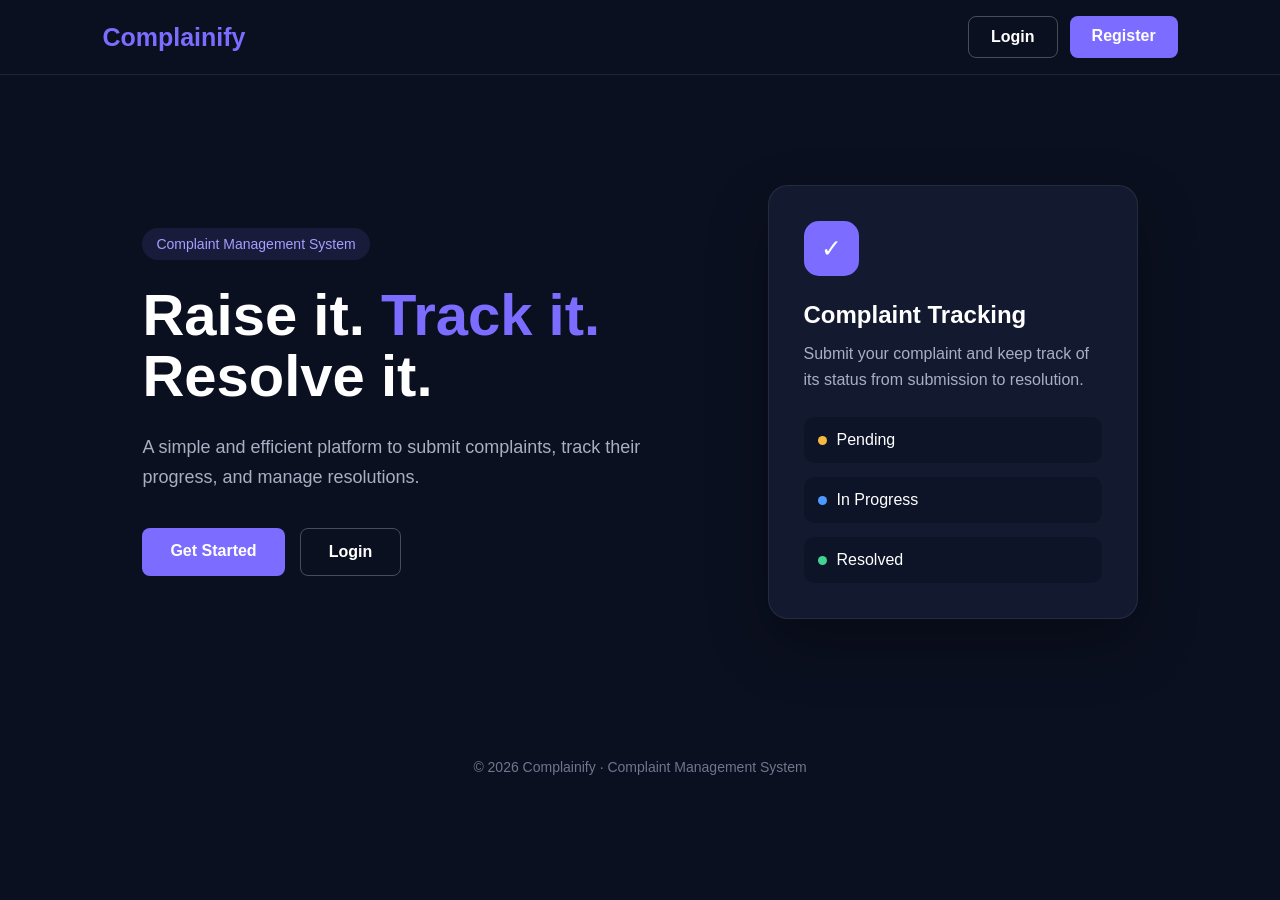
==== index.html @ baa56c82 "Add Firebase authentication and user registration" ====
<!DOCTYPE html>
<html lang="en">
<head>
    <meta charset="UTF-8">
    <meta name="viewport" content="width=device-width, initial-scale=1.0">
    <title>Complainify - Complaint Management System</title>

    <link rel="stylesheet" href="css/styles.css">
</head>

<body>

    <header class="navbar">
        <div class="logo">
            <span>Complainify</span>
        </div>

        <div class="nav-buttons">
            <a href="login.html" class="btn btn-outline">Login</a>
            <a href="register.html" class="btn btn-primary">Register</a>
        </div>
    </header>


    <main class="hero">

        <section class="hero-content">

            <div class="badge">
                Complaint Management System
            </div>

            <h1>
                Raise it.
                <span>Track it.</span>
                Resolve it.
            </h1>

            <p>
                A simple and efficient platform to submit complaints,
                track their progress, and manage resolutions.
            </p>

            <div class="hero-buttons">
                <a href="register.html" class="btn btn-primary btn-large">
                    Get Started
                </a>

                <a href="login.html" class="btn btn-outline btn-large">
                    Login
                </a>
            </div>

        </section>


        <section class="hero-card">

            <div class="card-icon">✓</div>

            <h2>Complaint Tracking</h2>

            <p>
                Submit your complaint and keep track of its status
                from submission to resolution.
            </p>

            <div class="status-list">

                <div class="status-item">
                    <span class="status-dot pending"></span>
                    Pending
                </div>

                <div class="status-item">
                    <span class="status-dot progress"></span>
                    In Progress
                </div>

                <div class="status-item">
                    <span class="status-dot resolved"></span>
                    Resolved
                </div>

            </div>

        </section>

    </main>


    <footer>
        <p>
            © 2026 Complainify · Complaint Management System
        </p>
    </footer>

</body>
</html>
---- css/styles.css ----
* {
    margin: 0;
    padding: 0;
    box-sizing: border-box;
}

body {
    font-family: Arial, Helvetica, sans-serif;
    background: #0b1020;
    color: #ffffff;
    min-height: 100vh;
}


/* =========================
   NAVBAR
========================= */

.navbar {
    height: 75px;
    display: flex;
    justify-content: space-between;
    align-items: center;
    padding: 0 8%;
    border-bottom: 1px solid rgba(255, 255, 255, 0.08);
}

.logo {
    font-size: 25px;
    font-weight: 700;
}

.logo span {
    color: #7c6cff;
}

.nav-buttons {
    display: flex;
    gap: 12px;
}


/* =========================
   BUTTONS
========================= */

.btn {
    display: inline-block;
    padding: 11px 22px;
    border-radius: 8px;
    text-decoration: none;
    font-weight: 600;
    transition: 0.2s;
}

.btn-primary {
    background: #7c6cff;
    color: white;
}

.btn-primary:hover {
    background: #6758e8;
}

.btn-outline {
    border: 1px solid rgba(255, 255, 255, 0.25);
    color: white;
}

.btn-outline:hover {
    background: rgba(255, 255, 255, 0.08);
}

.btn-large {
    padding: 14px 28px;
}


/* =========================
   HERO
========================= */

.hero {
    max-width: 1200px;
    margin: auto;
    padding: 110px 8%;
    display: grid;
    grid-template-columns: 1.2fr 0.8fr;
    gap: 70px;
    align-items: center;
}

.badge {
    display: inline-block;
    padding: 8px 14px;
    border-radius: 20px;
    background: rgba(124, 108, 255, 0.12);
    color: #a79eff;
    font-size: 14px;
    margin-bottom: 25px;
}

.hero h1 {
    font-size: 58px;
    line-height: 1.05;
    margin-bottom: 25px;
}

.hero h1 span {
    color: #7c6cff;
}

.hero-content > p {
    color: #a9afc3;
    font-size: 18px;
    line-height: 1.7;
    max-width: 600px;
    margin-bottom: 35px;
}

.hero-buttons {
    display: flex;
    gap: 15px;
}


/* =========================
   CARD
========================= */

.hero-card {
    background: #131a30;
    border: 1px solid rgba(255, 255, 255, 0.08);
    border-radius: 20px;
    padding: 35px;
    box-shadow: 0 25px 60px rgba(0, 0, 0, 0.3);
}

.card-icon {
    width: 55px;
    height: 55px;
    display: flex;
    justify-content: center;
    align-items: center;
    border-radius: 15px;
    background: #7c6cff;
    font-size: 25px;
    margin-bottom: 25px;
}

.hero-card h2 {
    margin-bottom: 12px;
}

.hero-card p {
    color: #a9afc3;
    line-height: 1.6;
    margin-bottom: 25px;
}


/* =========================
   STATUS
========================= */

.status-list {
    display: flex;
    flex-direction: column;
    gap: 14px;
}

.status-item {
    background: #0d1428;
    padding: 14px;
    border-radius: 10px;
    display: flex;
    align-items: center;
    gap: 10px;
}

.status-dot {
    width: 9px;
    height: 9px;
    border-radius: 50%;
}

.pending {
    background: #f5b942;
}

.progress {
    background: #4c9aff;
}

.resolved {
    background: #42d392;
}


/* =========================
   FOOTER
========================= */

footer {
    text-align: center;
    padding: 30px;
    color: #6f768d;
    font-size: 14px;
}


/* =========================
   MOBILE
========================= */

@media (max-width: 800px) {

    .hero {
        grid-template-columns: 1fr;
        padding-top: 70px;
    }

    .hero h1 {
        font-size: 42px;
    }

    .navbar {
        padding: 0 5%;
    }

}

/* =========================
   AUTHENTICATION
========================= */

.auth-container {
    min-height: calc(100vh - 75px);
    display: flex;
    justify-content: center;
    align-items: center;
    padding: 60px 20px;
}

.auth-card {
    width: 100%;
    max-width: 450px;
    background: #131a30;
    border: 1px solid rgba(255, 255, 255, 0.08);
    border-radius: 20px;
    padding: 40px;
    box-shadow: 0 25px 60px rgba(0, 0, 0, 0.3);
}

.auth-card h1 {
    font-size: 36px;
    margin-bottom: 10px;
}

.auth-subtitle {
    color: #a9afc3;
    line-height: 1.6;
    margin-bottom: 30px;
}

.form-group {
    margin-bottom: 20px;
}

.form-group label {
    display: block;
    margin-bottom: 8px;
    font-weight: 600;
}

.form-group input {
    width: 100%;
    padding: 13px 15px;
    border-radius: 8px;
    border: 1px solid rgba(255, 255, 255, 0.15);
    background: #0d1428;
    color: white;
    font-size: 15px;
    outline: none;
}

.form-group input:focus {
    border-color: #7c6cff;
}

.auth-button {
    width: 100%;
    border: none;
    cursor: pointer;
    font-size: 16px;
}

.message {
    margin-top: 18px;
    color: #a79eff;
    text-align: center;
}

.auth-footer {
    text-align: center;
    margin-top: 25px;
    color: #a9afc3;
}

.auth-footer a {
    color: #a79eff;
    text-decoration: none;
}
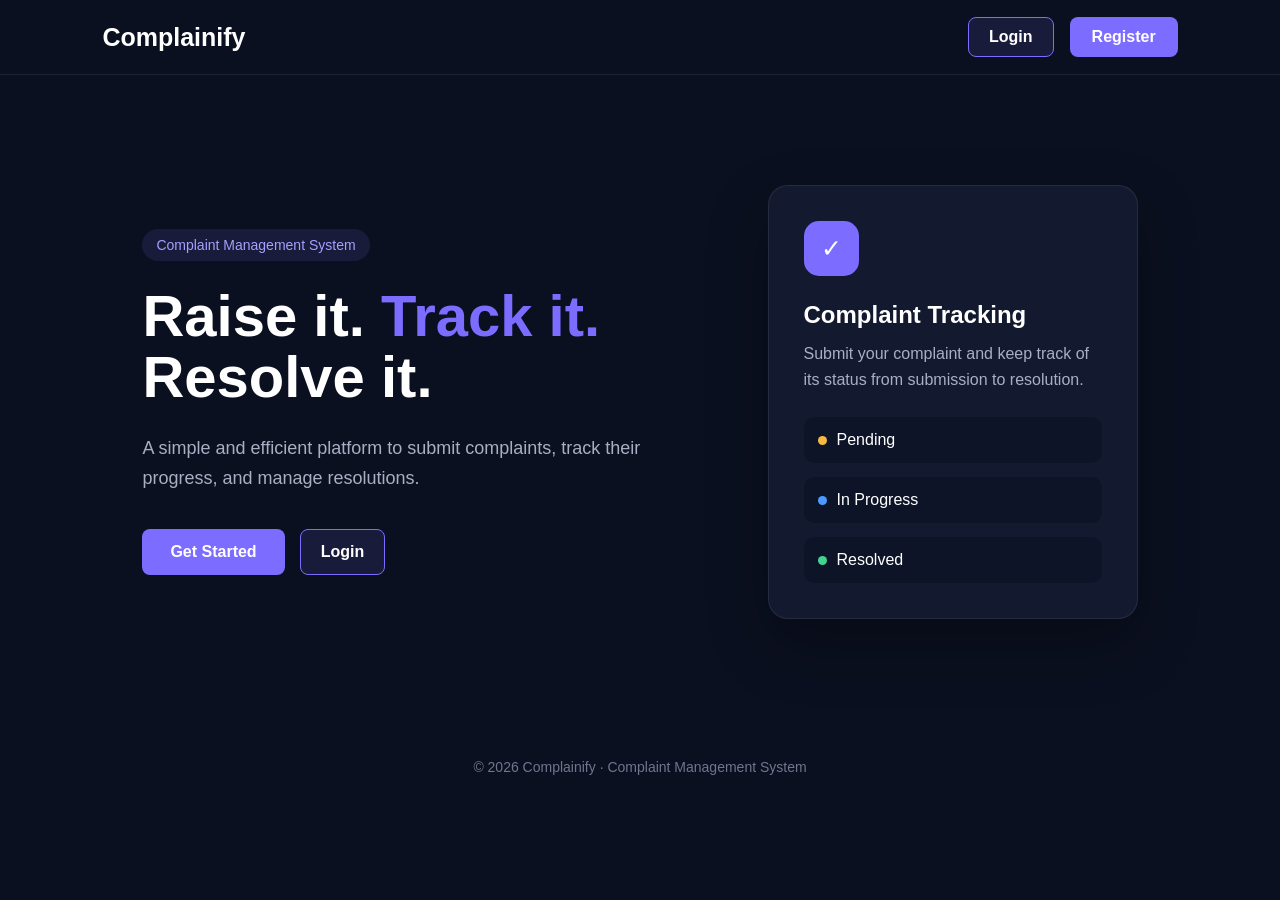
==== commit 7a35befa: "Fixed bugs of ui mismatch and navigation" ====
--- a/index.html
+++ b/index.html
@@ -12,7 +12,7 @@
 
     <header class="navbar">
         <div class="logo">
-            <span>Complainify</span>
+            <a href="index.html">Complainify</a>
         </div>
 
         <div class="nav-buttons">
--- a/css/styles.css
+++ b/css/styles.css
@@ -310,4 +310,350 @@
 .auth-footer a {
     color: #a79eff;
     text-decoration: none;
+}
+
+/* =========================
+   DASHBOARD
+========================= */
+
+.dashboard-container {
+    max-width: 1200px;
+    margin: 0 auto;
+    padding: 50px 25px 80px;
+}
+
+.dashboard-header {
+    margin-bottom: 35px;
+}
+
+.dashboard-header h1 {
+    font-size: 42px;
+    margin: 15px 0 10px;
+}
+
+.dashboard-header p {
+    color: #a9afc3;
+    line-height: 1.6;
+}
+
+
+/* =========================
+   STATS
+========================= */
+
+.dashboard-stats {
+    display: grid;
+    grid-template-columns: repeat(4, 1fr);
+    gap: 20px;
+    margin-bottom: 35px;
+}
+
+.stat-card {
+    background: #131a30;
+    border: 1px solid rgba(255, 255, 255, 0.08);
+    border-radius: 16px;
+    padding: 25px;
+}
+
+.stat-label {
+    display: block;
+    color: #a9afc3;
+    margin-bottom: 12px;
+    font-size: 14px;
+}
+
+.stat-card strong {
+    font-size: 32px;
+}
+
+
+/* =========================
+   SECTIONS
+========================= */
+
+.dashboard-section {
+    margin-bottom: 30px;
+}
+
+.section-card {
+    background: #131a30;
+    border: 1px solid rgba(255, 255, 255, 0.08);
+    border-radius: 18px;
+    padding: 30px;
+}
+
+.section-heading {
+    display: flex;
+    justify-content: space-between;
+    align-items: center;
+    margin-bottom: 25px;
+}
+
+.section-heading h2 {
+    margin-bottom: 7px;
+}
+
+.section-heading p {
+    color: #a9afc3;
+}
+
+
+/* =========================
+   FORM
+========================= */
+
+.form-row {
+    display: grid;
+    grid-template-columns: 1fr 1fr;
+    gap: 20px;
+}
+
+.form-group select,
+.form-group textarea {
+    width: 100%;
+    padding: 13px 15px;
+    border-radius: 8px;
+    border: 1px solid rgba(255, 255, 255, 0.15);
+    background: #0d1428;
+    color: white;
+    font-size: 15px;
+    outline: none;
+}
+
+.form-group select:focus,
+.form-group textarea:focus {
+    border-color: #7c6cff;
+}
+
+.form-group textarea {
+    resize: vertical;
+    min-height: 130px;
+}
+
+.complaint-submit-btn {
+    border: none;
+    cursor: pointer;
+    font-size: 16px;
+    padding: 13px 25px;
+}
+
+
+/* =========================
+   COMPLAINT LIST
+========================= */
+
+.complaints-list {
+    display: flex;
+    flex-direction: column;
+    gap: 18px;
+}
+
+.complaint-card {
+    background: #0d1428;
+    border: 1px solid rgba(255, 255, 255, 0.08);
+    border-radius: 14px;
+    padding: 22px;
+}
+
+.complaint-card-header {
+    display: flex;
+    justify-content: space-between;
+    align-items: flex-start;
+    gap: 20px;
+}
+
+.complaint-card h3 {
+    margin-bottom: 6px;
+}
+
+.complaint-date {
+    color: #7f879f;
+    font-size: 13px;
+}
+
+.complaint-meta {
+    display: flex;
+    gap: 25px;
+    margin: 18px 0;
+    color: #a9afc3;
+    font-size: 14px;
+}
+
+.complaint-description {
+    color: #d1d5e2;
+    line-height: 1.6;
+    margin-bottom: 15px;
+}
+
+.complaint-card small {
+    color: #71798f;
+}
+
+
+/* =========================
+   STATUS BADGES
+========================= */
+
+.status-badge {
+    display: inline-block;
+    padding: 7px 13px;
+    border-radius: 20px;
+    font-size: 13px;
+    font-weight: 600;
+    white-space: nowrap;
+}
+
+.status-pending {
+    background: rgba(255, 193, 7, 0.15);
+    color: #ffd45c;
+}
+
+.status-progress {
+    background: rgba(66, 133, 244, 0.15);
+    color: #78aaff;
+}
+
+.status-resolved {
+    background: rgba(52, 211, 153, 0.15);
+    color: #67e8b5;
+}
+
+.empty-message {
+    text-align: center;
+    color: #8d95aa;
+    padding: 30px;
+}
+
+
+/* =========================
+   NAVBAR
+========================= */
+
+.welcome-user {
+    color: #a9afc3;
+    margin-right: 15px;
+}
+
+
+/* =========================
+   RESPONSIVE
+========================= */
+
+@media (max-width: 800px) {
+
+    .dashboard-stats {
+        grid-template-columns: repeat(2, 1fr);
+    }
+
+    .form-row {
+        grid-template-columns: 1fr;
+    }
+
+}
+
+@media (max-width: 500px) {
+
+    .dashboard-stats {
+        grid-template-columns: 1fr;
+    }
+
+    .complaint-card-header {
+        flex-direction: column;
+    }
+
+    .complaint-meta {
+        flex-direction: column;
+        gap: 8px;
+    }
+
+}
+
+/* =========================
+   ADMIN DASHBOARD
+========================= */
+
+.admin-complaint-card {
+    position: relative;
+}
+
+.admin-actions {
+    display: flex;
+    align-items: center;
+    gap: 12px;
+    margin-top: 20px;
+    padding-top: 18px;
+    border-top: 1px solid rgba(255, 255, 255, 0.08);
+}
+
+.admin-actions label {
+    color: #a9afc3;
+    font-size: 14px;
+}
+
+.status-select {
+    padding: 10px 12px;
+    border-radius: 8px;
+    border: 1px solid rgba(255, 255, 255, 0.15);
+    background: #131a30;
+    color: white;
+    outline: none;
+}
+
+.status-select:focus {
+    border-color: #7c6cff;
+}
+
+.update-status-btn {
+    border: none;
+    cursor: pointer;
+    padding: 10px 18px;
+}
+
+/* =========================
+   NAVIGATION FIXES
+========================= */
+
+.nav-buttons {
+    display: flex;
+    align-items: center;
+    justify-content: center;
+    gap: 16px;
+}
+
+.welcome-user {
+    display: flex;
+    align-items: center;
+    color: #c4c9d8;
+    margin: 0;
+    line-height: 1;
+}
+
+.btn-outline {
+    display: inline-flex;
+    align-items: center;
+    justify-content: center;
+
+    background: rgba(124, 108, 255, 0.12);
+    color: #ffffff;
+
+    border: 1px solid #7c6cff;
+    border-radius: 8px;
+
+    padding: 11px 20px;
+
+    text-decoration: none;
+    cursor: pointer;
+
+    line-height: 1;
+}
+
+.btn-outline:hover {
+    background: #7c6cff;
+    color: #ffffff;
+}
+
+.logo a {
+    color: inherit;
+    text-decoration: none;
+    cursor: pointer;
 }
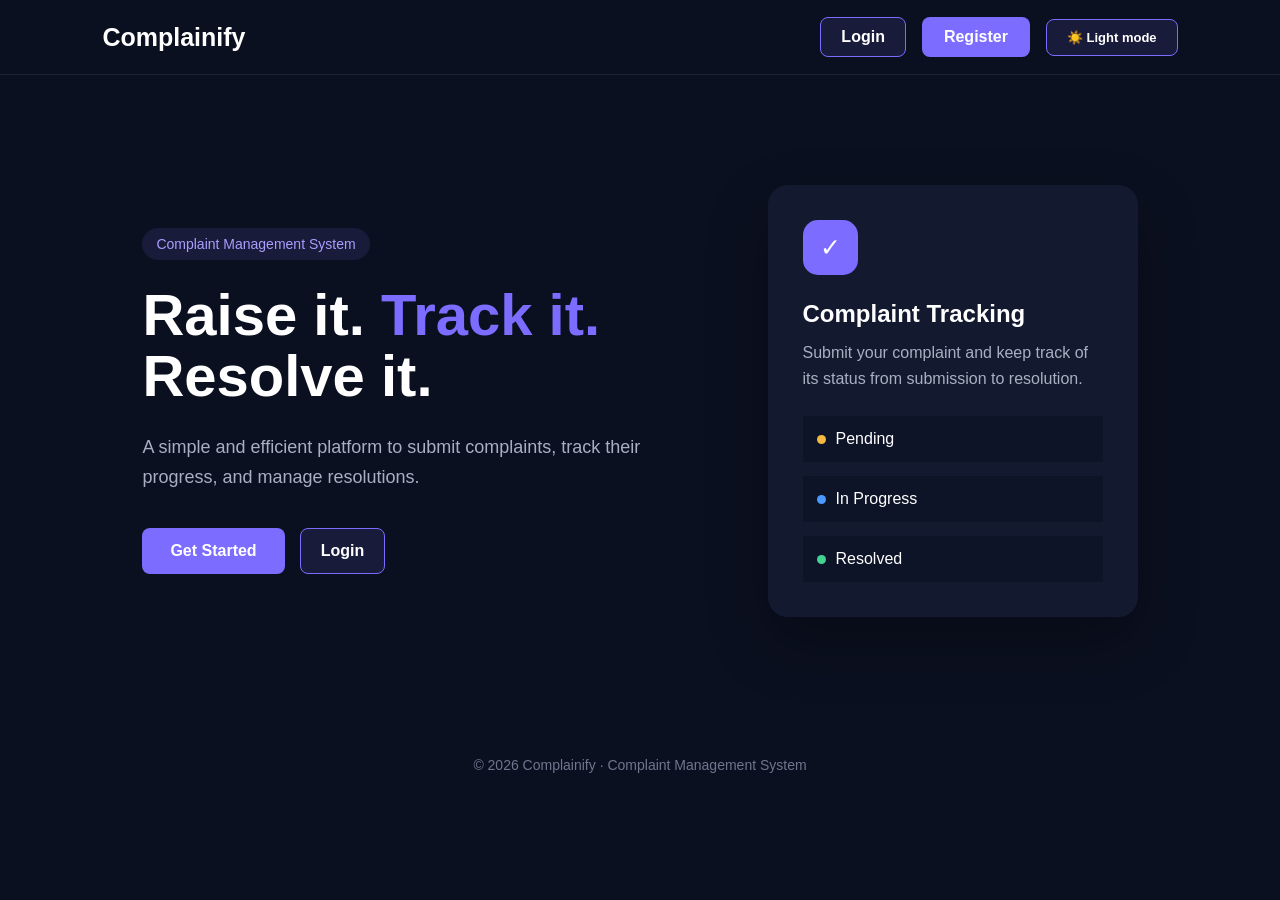
==== commit 865d3bfa: "Added dark/light mode feature" ====
--- a/index.html
+++ b/index.html
@@ -1,99 +1,89 @@
-<!DOCTYPE html>
+<!doctype html>
 <html lang="en">
-<head>
-    <meta charset="UTF-8">
-    <meta name="viewport" content="width=device-width, initial-scale=1.0">
+  <head>
+    <meta charset="UTF-8" />
+    <meta name="viewport" content="width=device-width, initial-scale=1.0" />
     <title>Complainify - Complaint Management System</title>
 
-    <link rel="stylesheet" href="css/styles.css">
-</head>
+    <link rel="stylesheet" href="css/styles.css" />
+    <script src="js/theme.js"></script> 
+  </head>
 
-<body>
+  <body>
+    <header class="navbar">
+      <div class="logo">
+        <a href="index.html">Complainify</a>
+      </div>
 
-    <header class="navbar">
-        <div class="logo">
-            <a href="index.html">Complainify</a>
-        </div>
+      <div class="nav-buttons">
+        <a href="login.html" class="btn btn-outline">Login</a>
+        <a href="register.html" class="btn btn-primary">Register</a>
 
-        <div class="nav-buttons">
-            <a href="login.html" class="btn btn-outline">Login</a>
-            <a href="register.html" class="btn btn-primary">Register</a>
-        </div>
+        <button
+          type="button"
+          id="themeToggle"
+          class="btn btn-outline theme-toggle"
+        >
+          ☀️ Light mode
+        </button>
+      </div>
     </header>
 
+    <main class="hero">
+      <section class="hero-content">
+        <div class="badge">Complaint Management System</div>
 
-    <main class="hero">
+        <h1>
+          Raise it.
+          <span>Track it.</span>
+          Resolve it.
+        </h1>
 
-        <section class="hero-content">
+        <p>
+          A simple and efficient platform to submit complaints, track their
+          progress, and manage resolutions.
+        </p>
 
-            <div class="badge">
-                Complaint Management System
-            </div>
+        <div class="hero-buttons">
+          <a href="register.html" class="btn btn-primary btn-large">
+            Get Started
+          </a>
 
-            <h1>
-                Raise it.
-                <span>Track it.</span>
-                Resolve it.
-            </h1>
+          <a href="login.html" class="btn btn-outline btn-large"> Login </a>
+        </div>
+      </section>
 
-            <p>
-                A simple and efficient platform to submit complaints,
-                track their progress, and manage resolutions.
-            </p>
+      <section class="hero-card">
+        <div class="card-icon">✓</div>
 
-            <div class="hero-buttons">
-                <a href="register.html" class="btn btn-primary btn-large">
-                    Get Started
-                </a>
+        <h2>Complaint Tracking</h2>
 
-                <a href="login.html" class="btn btn-outline btn-large">
-                    Login
-                </a>
-            </div>
+        <p>
+          Submit your complaint and keep track of its status from submission to
+          resolution.
+        </p>
 
-        </section>
+        <div class="status-list">
+          <div class="status-item">
+            <span class="status-dot pending"></span>
+            Pending
+          </div>
 
+          <div class="status-item">
+            <span class="status-dot progress"></span>
+            In Progress
+          </div>
 
-        <section class="hero-card">
-
-            <div class="card-icon">✓</div>
-
-            <h2>Complaint Tracking</h2>
-
-            <p>
-                Submit your complaint and keep track of its status
-                from submission to resolution.
-            </p>
-
-            <div class="status-list">
-
-                <div class="status-item">
-                    <span class="status-dot pending"></span>
-                    Pending
-                </div>
-
-                <div class="status-item">
-                    <span class="status-dot progress"></span>
-                    In Progress
-                </div>
-
-                <div class="status-item">
-                    <span class="status-dot resolved"></span>
-                    Resolved
-                </div>
-
-            </div>
-
-        </section>
-
+          <div class="status-item">
+            <span class="status-dot resolved"></span>
+            Resolved
+          </div>
+        </div>
+      </section>
     </main>
 
-
     <footer>
-        <p>
-            © 2026 Complainify · Complaint Management System
-        </p>
+      <p>© 2026 Complainify · Complaint Management System</p>
     </footer>
-
-</body>
-</html>+  </body>
+</html>
--- a/css/styles.css
+++ b/css/styles.css
@@ -1,14 +1,51 @@
+
+/* =========================
+   THEME VARIABLES
+========================= */
+
+:root {
+    color-scheme: dark;
+
+    --page-bg: #0b1020;
+    --surface-bg: #131a30;
+    --card-bg: #0d1428;
+    --input-bg: #0d1428;
+    --text-color: #ffffff;
+    --muted-text: #a9afc3;
+    --border-color: rgba(255, 255, 255, 0.08);
+    --input-border: rgba(255, 255, 255, 0.15);
+    --link-color: #a79eff;
+    --progress-panel-bg: #131a30;
+}
+
+html[data-theme="light"] {
+    color-scheme: light;
+
+    --page-bg: #f3f5fb;
+    --surface-bg: #ffffff;
+    --card-bg: #ffffff;
+    --input-bg: #f8fafc;
+    --text-color: #1e293b;
+    --muted-text: #64748b;
+    --border-color: #e2e8f0;
+    --input-border: #cbd5e1;
+    --link-color: #6252d9;
+    --progress-panel-bg: #f8fafc;
+}
+
 * {
     margin: 0;
     padding: 0;
     box-sizing: border-box;
 }
 
+
 body {
     font-family: Arial, Helvetica, sans-serif;
-    background: #0b1020;
-    color: #ffffff;
+    background: var(--page-bg);
+    color: var(--text-color);
     min-height: 100vh;
+    transition: background 0.2s ease, color 0.2s ease;
 }
 
 
@@ -129,8 +166,8 @@
 ========================= */
 
 .hero-card {
-    background: #131a30;
-    border: 1px solid rgba(255, 255, 255, 0.08);
+    background:  var(--surface-bg);
+    border-color: var(--border-color);
     border-radius: 20px;
     padding: 35px;
     box-shadow: 0 25px 60px rgba(0, 0, 0, 0.3);
@@ -170,9 +207,9 @@
 }
 
 .status-item {
-    background: #0d1428;
+    background: var(--card-bg);
+    border-color: var(--border-color);
     padding: 14px;
-    border-radius: 10px;
     display: flex;
     align-items: center;
     gap: 10px;
@@ -245,8 +282,8 @@
 .auth-card {
     width: 100%;
     max-width: 450px;
-    background: #131a30;
-    border: 1px solid rgba(255, 255, 255, 0.08);
+    background:  var(--surface-bg);
+    border-color: var(--border-color);
     border-radius: 20px;
     padding: 40px;
     box-shadow: 0 25px 60px rgba(0, 0, 0, 0.3);
@@ -258,7 +295,7 @@
 }
 
 .auth-subtitle {
-    color: #a9afc3;
+    color: var(--muted-text);
     line-height: 1.6;
     margin-bottom: 30px;
 }
@@ -271,15 +308,16 @@
     display: block;
     margin-bottom: 8px;
     font-weight: 600;
+    color: var(--muted-text);
+
 }
 
 .form-group input {
     width: 100%;
     padding: 13px 15px;
-    border-radius: 8px;
-    border: 1px solid rgba(255, 255, 255, 0.15);
-    background: #0d1428;
-    color: white;
+    background: var(--input-bg);
+    color: var(--text-color);
+    border-color: var(--input-border);
     font-size: 15px;
     outline: none;
 }
@@ -332,7 +370,7 @@
 }
 
 .dashboard-header p {
-    color: #a9afc3;
+    color: var(--muted-text);
     line-height: 1.6;
 }
 
@@ -349,8 +387,8 @@
 }
 
 .stat-card {
-    background: #131a30;
-    border: 1px solid rgba(255, 255, 255, 0.08);
+    background:  var(--surface-bg);
+    border-color: var(--border-color);
     border-radius: 16px;
     padding: 25px;
 }
@@ -376,8 +414,8 @@
 }
 
 .section-card {
-    background: #131a30;
-    border: 1px solid rgba(255, 255, 255, 0.08);
+    background:  var(--surface-bg);
+    border-color: var(--border-color);
     border-radius: 18px;
     padding: 30px;
 }
@@ -394,7 +432,7 @@
 }
 
 .section-heading p {
-    color: #a9afc3;
+    color: var(--muted-text);
 }
 
 
@@ -413,9 +451,9 @@
     width: 100%;
     padding: 13px 15px;
     border-radius: 8px;
-    border: 1px solid rgba(255, 255, 255, 0.15);
-    background: #0d1428;
-    color: white;
+    background: var(--input-bg);
+    color: var(--text-color);
+    border-color: var(--input-border);
     font-size: 15px;
     outline: none;
 }
@@ -428,6 +466,9 @@
 .form-group textarea {
     resize: vertical;
     min-height: 130px;
+    background: var(--input-bg);
+    color: var(--text-color);
+    border-color: var(--input-border);
 }
 
 .complaint-submit-btn {
@@ -449,8 +490,8 @@
 }
 
 .complaint-card {
-    background: #0d1428;
-    border: 1px solid rgba(255, 255, 255, 0.08);
+    background: var(--card-bg);
+    border-color: var(--border-color);
     border-radius: 14px;
     padding: 22px;
 }
@@ -530,7 +571,7 @@
 ========================= */
 
 .welcome-user {
-    color: #a9afc3;
+    color: var(--muted-text);
     margin-right: 15px;
 }
 
@@ -564,8 +605,8 @@
     .complaint-meta {
         flex-direction: column;
         gap: 8px;
-    }
-
+        color: var(--muted-text);
+    }
 }
 
 /* =========================
@@ -656,4 +697,389 @@
     color: inherit;
     text-decoration: none;
     cursor: pointer;
-}+}
+
+/* =========================
+   COMPLAINT HISTORY
+========================= */
+
+.history-button {
+    margin-top: 5px;
+    padding: 0;
+    border: none;
+    background: transparent;
+    color: #a79eff;
+    cursor: pointer;
+    font-size: 14px;
+}
+
+.history-button:hover {
+    text-decoration: underline;
+}
+
+.history-panel {
+    display: none;
+    margin-top: 20px;
+    padding-top: 20px;
+    border-top: 1px solid rgba(255, 255, 255, 0.08);
+}
+
+.history-panel.history-open {
+    display: block;
+}
+
+.history-title {
+    font-weight: 600;
+    margin-bottom: 18px;
+}
+
+.history-timeline {
+    display: flex;
+    flex-direction: column;
+    gap: 18px;
+}
+
+.history-item {
+    display: flex;
+    gap: 14px;
+}
+
+.history-dot {
+    width: 10px;
+    height: 10px;
+    min-width: 10px;
+    margin-top: 5px;
+    border-radius: 50%;
+    background: #7c6cff;
+    box-shadow: 0 0 0 4px rgba(124, 108, 255, 0.12);
+}
+
+.history-content strong {
+    font-size: 14px;
+}
+
+.history-content p {
+    margin: 5px 0;
+    color: #c4c9d8;
+    line-height: 1.5;
+}
+
+.history-content small {
+    color: #71798f;
+    font-size: 12px;
+}
+
+
+/* =========================
+   ADMIN SEARCH / FILTER
+========================= */
+
+.admin-filter-bar {
+    display: grid;
+    grid-template-columns: 1fr 220px;
+    gap: 15px;
+    margin-bottom: 25px;
+}
+
+.admin-filter-bar input,
+.admin-filter-bar select {
+    width: 100%;
+    padding: 13px 15px;
+    border-radius: 8px;
+    background: var(--input-bg);
+    color: var(--text-color);
+    border-color: var(--input-border);
+    font-size: 15px;
+    outline: none;
+}
+
+.admin-filter-bar input:focus,
+.admin-filter-bar select:focus {
+    border-color: #7c6cff;
+}
+
+
+/* =========================
+   ADMIN UPDATE
+========================= */
+
+.admin-update-box {
+    display: grid;
+    grid-template-columns: 180px 1fr auto;
+    gap: 15px;
+    align-items: end;
+    margin-top: 20px;
+    padding-top: 20px;
+    border-top: 1px solid rgba(255, 255, 255, 0.08);
+}
+
+.admin-field {
+    display: flex;
+    flex-direction: column;
+    gap: 7px;
+}
+
+.admin-field label {
+    color: var(--muted-text);
+    font-size: 13px;
+    font-weight: 600;
+}
+
+.status-select,
+.remark-input {
+    width: 100%;
+    padding: 11px 12px;
+    border-radius: 8px;
+    border: 1px solid rgba(255, 255, 255, 0.15);
+    background: #131a30;
+    color: white;
+    outline: none;
+}
+
+.status-select:focus,
+.remark-input:focus {
+    border-color: #7c6cff;
+}
+
+.update-complaint-btn {
+    border: none;
+    cursor: pointer;
+    padding: 11px 18px;
+    white-space: nowrap;
+}
+
+
+/* =========================
+   RESPONSIVE
+========================= */
+
+@media (max-width: 800px) {
+
+    .admin-filter-bar {
+        grid-template-columns: 1fr;
+    }
+
+    .admin-update-box {
+        grid-template-columns: 1fr;
+    }
+
+}
+
+/* =========================
+   GLOBAL TOAST NOTIFICATIONS
+========================= */
+
+.toast-container {
+    position: fixed;
+    top: 22px;
+    right: 22px;
+    z-index: 9999;
+    display: flex;
+    flex-direction: column;
+    gap: 12px;
+    width: min(390px, calc(100vw - 32px));
+    pointer-events: none;
+}
+
+.toast {
+    display: flex;
+    align-items: center;
+    gap: 12px;
+    padding: 14px 14px;
+    border: 1px solid rgba(255, 255, 255, 0.12);
+    border-left: 4px solid #7c6cff;
+    border-radius: 12px;
+    background: #171d31;
+    color: #f5f6fb;
+    box-shadow: 0 16px 42px rgba(0, 0, 0, 0.32);
+    opacity: 0;
+    transform: translateX(18px);
+    transition: opacity 180ms ease, transform 180ms ease;
+    pointer-events: auto;
+}
+
+.toast.toast-visible {
+    opacity: 1;
+    transform: translateX(0);
+}
+
+.toast.toast-exit {
+    opacity: 0;
+    transform: translateX(18px);
+}
+
+.toast-success { border-left-color: #35c98a; }
+.toast-error { border-left-color: #ff667a; }
+.toast-warning { border-left-color: #f5b942; }
+.toast-info { border-left-color: #7c6cff; }
+
+.toast-icon {
+    display: inline-flex;
+    align-items: center;
+    justify-content: center;
+    width: 25px;
+    height: 25px;
+    min-width: 25px;
+    border-radius: 50%;
+    background: rgba(255, 255, 255, 0.09);
+    font-size: 14px;
+    font-weight: 800;
+}
+
+.toast-message {
+    flex: 1;
+    font-size: 14px;
+    line-height: 1.45;
+    overflow-wrap: anywhere;
+}
+
+.toast-close {
+    border: 0;
+    padding: 0 2px;
+    background: transparent;
+    color: #a9afc3;
+    font-size: 23px;
+    line-height: 1;
+    cursor: pointer;
+}
+
+.toast-close:hover { color: #ffffff; }
+
+@media (max-width: 520px) {
+    .toast-container {
+        top: 12px;
+        right: 12px;
+        width: calc(100vw - 24px);
+    }
+}
+
+@media (prefers-reduced-motion: reduce) {
+    .toast { transition: none; }
+}
+
+
+/* Complaint progress tracker */
+.complaint-progress {
+    margin: 20px 0;
+    padding: 16px;
+    background: var(--progress-panel-bg);
+    border-color: var(--border-color);
+    border-radius: 12px;
+}
+
+.progress-heading {
+    font-weight: 600;
+    margin-bottom: 18px;
+    color: var(--text-color);
+}
+
+.progress-steps {
+    display: flex;
+    justify-content: space-between;
+    position: relative;
+    gap: 8px;
+}
+
+.progress-step {
+    display: flex;
+    flex-direction: column;
+    align-items: center;
+    flex: 1;
+    text-align: center;
+    gap: 8px;
+    position: relative;
+}
+
+.progress-circle {
+    display: flex;
+    align-items: center;
+    justify-content: center;
+    width: 30px;
+    height: 30px;
+    border-radius: 50%;
+    background: var(--surface-bg);
+    color: var(--muted-text);
+    border-color: var(--input-border);
+    font-size: 13px;
+    font-weight: 700;
+    z-index: 1;
+}
+
+.progress-step.completed .progress-circle {
+    background: #16a34a;
+    border-color: #16a34a;
+    color: white;
+}
+
+.progress-step.current .progress-circle {
+    background: #2563eb;
+    border-color: #2563eb;
+    color: white;
+    box-shadow: 0 0 0 4px #dbeafe;
+}
+
+.progress-label {
+    font-size: 12px;
+    color: var(--muted-text);
+}
+
+.progress-step.completed .progress-label,
+.progress-step.current .progress-label {
+    color: var(--text-color);
+    font-weight: 600;
+}
+
+@media (max-width: 480px) {
+    .complaint-progress {
+        padding: 12px 8px;
+    }
+
+    .progress-label {
+        font-size: 10px;
+    }
+}
+
+/* Theme toggle */
+.theme-toggle {
+    font-size: 13px;
+    white-space: nowrap;
+}
+
+html[data-theme="light"] .btn-outline {
+    color: var(--text-color);
+    border-color: #7c6cff;
+}
+
+html[data-theme="light"] .btn-outline:hover {
+    color: #ffffff;
+}
+
+html[data-theme="light"] .complaint-description {
+    color: var(--text-color);
+}
+
+html[data-theme="light"] .complaint-date,
+html[data-theme="light"] .history-content p,
+html[data-theme="light"] .history-content small {
+    color: var(--muted-text);
+}
+
+@media (max-width: 600px) {
+    .navbar {
+        gap: 12px;
+        height: auto;
+        min-height: 75px;
+        padding-top: 12px;
+        padding-bottom: 12px;
+        flex-wrap: wrap;
+    }
+
+    .nav-buttons {
+        gap: 8px;
+        flex-wrap: wrap;
+    }
+
+    .theme-toggle {
+        padding: 9px 12px;
+    }
+}
